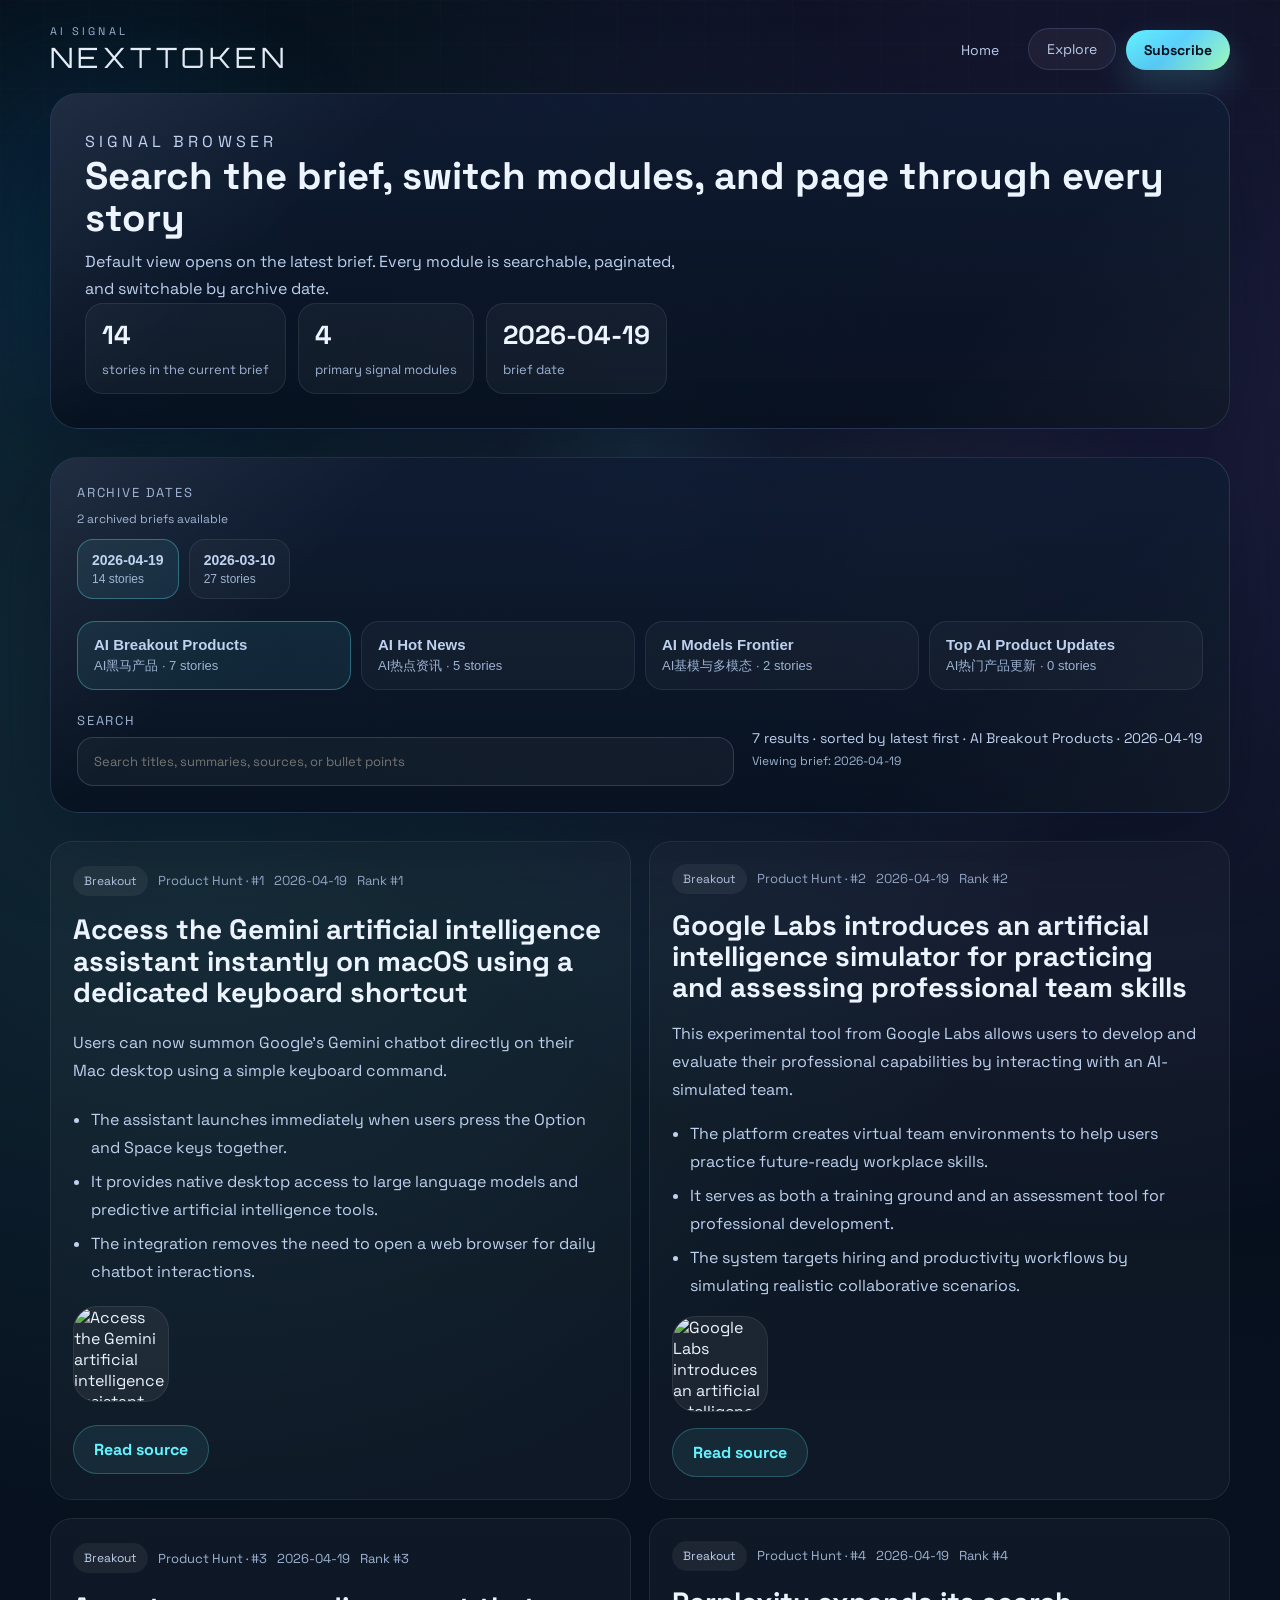
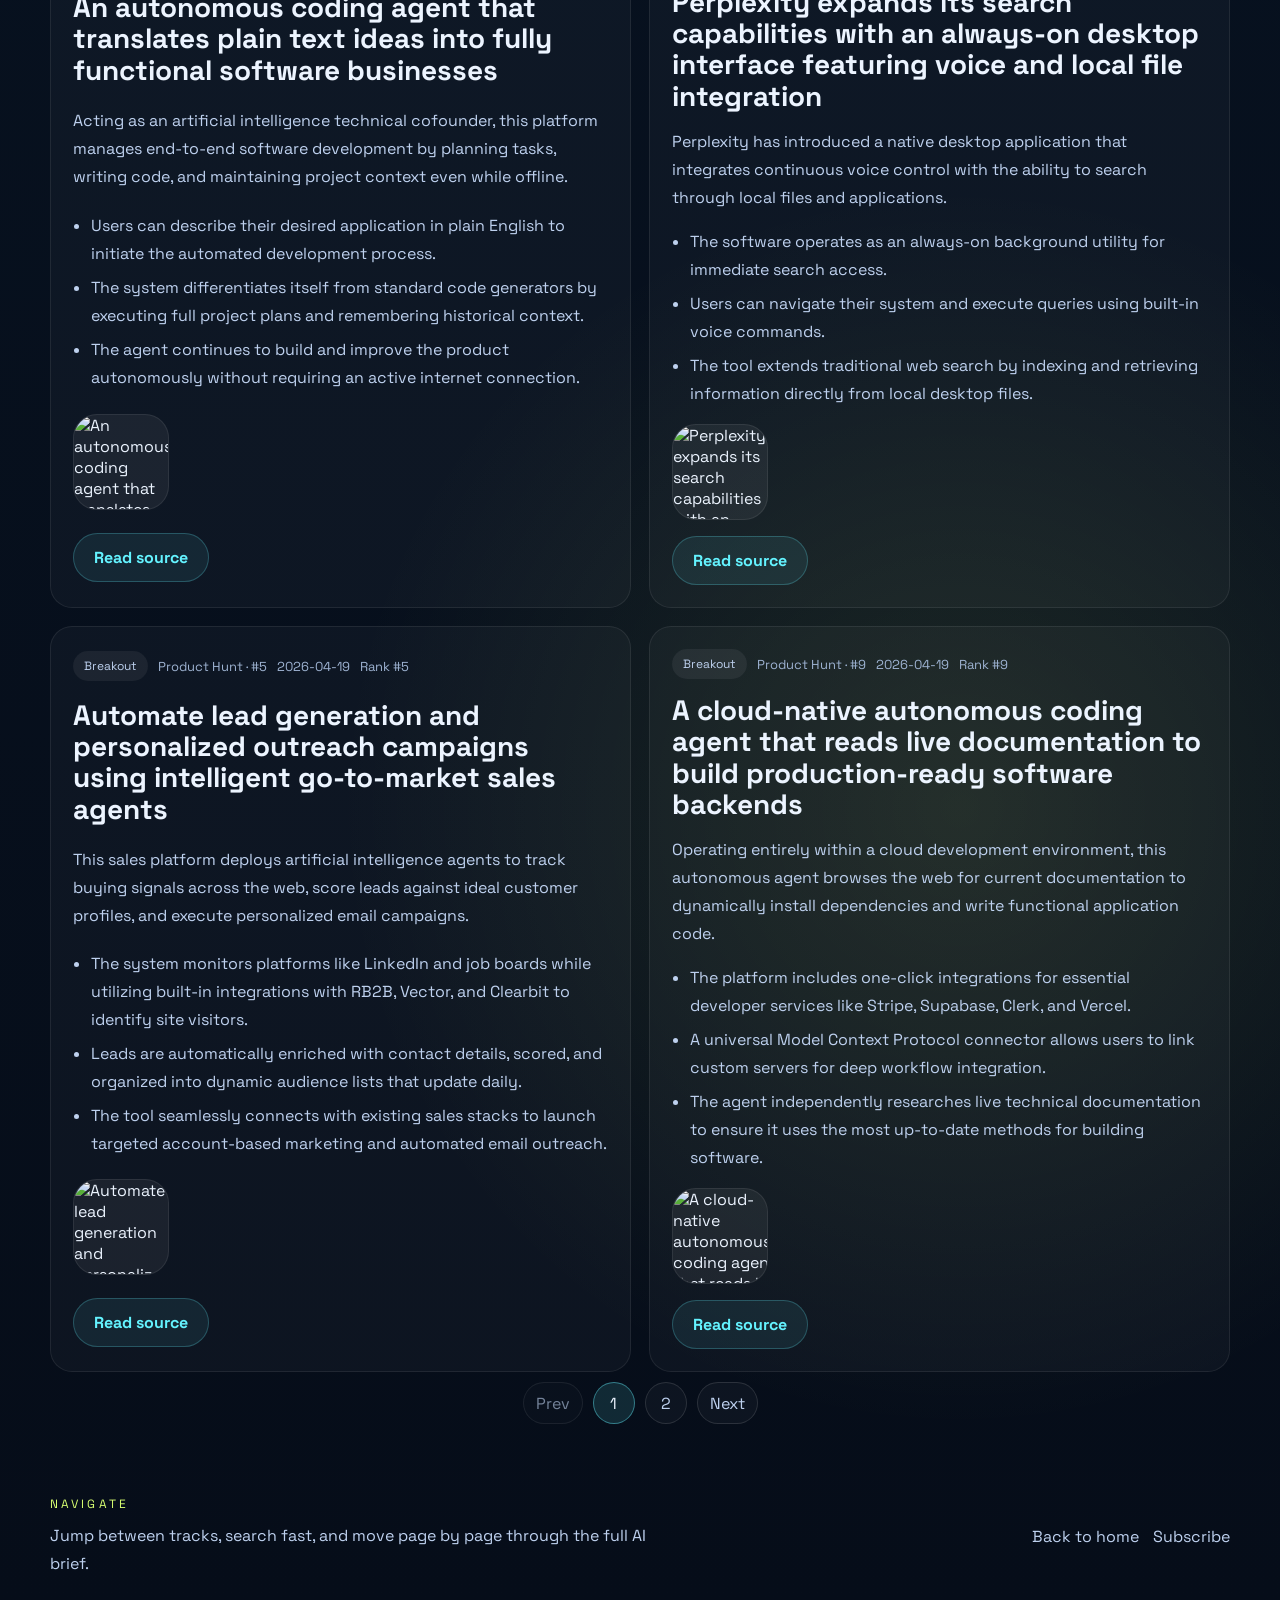
==== website/explore.html @ 9d941999 "Prepare Cloudflare Pages deployment" ====
<!DOCTYPE html>
<html lang="en">
<head>
  <meta charset="UTF-8">
  <meta name="viewport" content="width=device-width, initial-scale=1.0">
  <title>NextToken | Explore the AI Brief</title>
  <link rel="stylesheet" href="./styles.css">
</head>
<body data-page="explore">
  <div class="ambient ambient-a"></div>
  <div class="ambient ambient-c"></div>
  <div class="grid-overlay"></div>

  <header class="topbar shell">
    <a class="brandmark" href="./index.html" aria-label="NextToken home">
      <span class="brandmark__eyebrow">AI SIGNAL</span>
      <span class="brandmark__name">NEXTTOKEN</span>
    </a>
    <nav class="topnav">
      <a href="./index.html" class="topnav__link">Home</a>
      <a href="./explore.html" class="topnav__link topnav__link--active">Explore</a>
      <a href="./index.html#subscribe" class="topnav__button">Subscribe</a>
    </nav>
  </header>

  <main class="shell page-flow">
    <section class="explore-hero panel panel--hero panel--compact">
      <div class="explore-hero__copy">
        <p class="eyebrow">Signal Browser</p>
        <h1>Search the brief, switch modules, and page through every story</h1>
        <p>
          Default view opens on the latest brief. Every module is searchable, paginated, and switchable by archive date.
        </p>
      </div>
      <div class="explore-hero__stats" id="explore-hero-stats"></div>
    </section>

    <section class="panel panel--controls">
      <div class="archive-rail">
        <div class="field-label field-label--stacked">
          Archive dates
          <span id="explore-archive-meta">Switch between daily briefs.</span>
        </div>
        <div class="date-tabs" id="explore-date-tabs"></div>
      </div>
      <div class="module-tabs module-tabs--wide" id="explore-module-tabs"></div>
      <div class="controls-bar">
        <label class="search-shell" for="search-input">
          <span>Search</span>
          <input id="search-input" type="search" placeholder="Search titles, summaries, sources, or bullet points">
        </label>
        <div class="results-meta">
          <div id="results-meta"></div>
          <div class="results-meta__sub">Viewing brief: <span id="explore-current-date"></span></div>
        </div>
      </div>
    </section>

    <section class="results" id="results-section">
      <div class="results-grid" id="explore-results"></div>
      <div class="pagination" id="pagination"></div>
    </section>
  </main>

  <footer class="footer shell">
    <div>
      <p class="eyebrow eyebrow--lime">Navigate</p>
      <p class="footer__text">Jump between tracks, search fast, and move page by page through the full AI brief.</p>
    </div>
    <div class="footer__links">
      <a href="./index.html">Back to home</a>
      <a href="./index.html#subscribe">Subscribe</a>
    </div>
  </footer>

  <script src="./data/site-data.js"></script>
  <script src="./app.js"></script>
</body>
</html>
---- website/styles.css ----
@import url("https://fonts.googleapis.com/css2?family=Orbitron:wght@600;700;800&family=Space+Grotesk:wght@400;500;700&family=Instrument+Serif:ital@0;1&display=swap");

:root {
  --bg: #07111f;
  --bg-soft: rgba(9, 18, 35, 0.78);
  --panel: rgba(9, 16, 31, 0.74);
  --panel-strong: rgba(5, 10, 22, 0.92);
  --border: rgba(153, 176, 255, 0.18);
  --border-strong: rgba(133, 205, 255, 0.32);
  --text: #ecf4ff;
  --muted: #9db2d1;
  --muted-strong: #bed1ef;
  --cyan: #64f3ff;
  --cyan-deep: #0d8bf1;
  --lime: #d8ff72;
  --gold: #ffd36b;
  --violet: #9c7cff;
  --rose: #ff7ad2;
  --shadow: 0 24px 90px rgba(3, 10, 24, 0.45);
  --radius-xl: 28px;
  --radius-lg: 22px;
  --radius-md: 16px;
  --radius-sm: 12px;
}

* {
  box-sizing: border-box;
}

html {
  scroll-behavior: smooth;
}

body {
  margin: 0;
  min-height: 100vh;
  background:
    radial-gradient(circle at 15% 20%, rgba(100, 243, 255, 0.14), transparent 32%),
    radial-gradient(circle at 85% 12%, rgba(156, 124, 255, 0.18), transparent 28%),
    radial-gradient(circle at 75% 75%, rgba(216, 255, 114, 0.11), transparent 24%),
    linear-gradient(180deg, #030914 0%, #07111f 45%, #060d19 100%);
  color: var(--text);
  font-family: "Space Grotesk", "Segoe UI", sans-serif;
  position: relative;
  overflow-x: hidden;
}

body::before {
  content: "";
  position: fixed;
  inset: 0;
  pointer-events: none;
  background:
    radial-gradient(circle at var(--pointer-x, 50%) var(--pointer-y, 50%), rgba(100, 243, 255, 0.08), transparent 18%);
  z-index: 0;
}

a {
  color: inherit;
  text-decoration: none;
}

.shell {
  width: min(1180px, calc(100vw - 40px));
  margin: 0 auto;
  position: relative;
  z-index: 1;
}

.page-flow {
  display: grid;
  gap: 28px;
  padding-bottom: 60px;
}

.ambient {
  position: fixed;
  border-radius: 999px;
  filter: blur(80px);
  pointer-events: none;
  z-index: 0;
  opacity: 0.85;
}

.ambient-a {
  width: 360px;
  height: 360px;
  top: 60px;
  left: -80px;
  background: rgba(13, 139, 241, 0.14);
}

.ambient-b {
  width: 420px;
  height: 420px;
  top: 220px;
  right: -100px;
  background: rgba(156, 124, 255, 0.12);
}

.ambient-c {
  width: 320px;
  height: 320px;
  top: 460px;
  right: 12%;
  background: rgba(216, 255, 114, 0.08);
}

.grid-overlay {
  position: fixed;
  inset: 0;
  pointer-events: none;
  z-index: 0;
  background-image:
    linear-gradient(rgba(255, 255, 255, 0.03) 1px, transparent 1px),
    linear-gradient(90deg, rgba(255, 255, 255, 0.03) 1px, transparent 1px);
  background-size: 44px 44px;
  mask-image: linear-gradient(180deg, rgba(255, 255, 255, 0.4), transparent 85%);
}

.topbar {
  display: flex;
  align-items: center;
  justify-content: space-between;
  gap: 24px;
  padding: 24px 0 18px;
}

.brandmark {
  display: inline-flex;
  flex-direction: column;
  gap: 2px;
}

.brandmark__eyebrow {
  color: var(--muted);
  font-size: 11px;
  letter-spacing: 0.28em;
  text-transform: uppercase;
}

.brandmark__name {
  font-family: "Orbitron", sans-serif;
  font-size: 28px;
  letter-spacing: 0.16em;
  color: var(--text);
}

.topnav {
  display: flex;
  align-items: center;
  gap: 10px;
  flex-wrap: wrap;
}

.topnav__link,
.topnav__button {
  border-radius: 999px;
  padding: 11px 18px;
  font-size: 14px;
  transition: transform 180ms ease, border-color 180ms ease, background 180ms ease;
}

.topnav__link {
  color: var(--muted-strong);
  border: 1px solid transparent;
}

.topnav__link:hover,
.topnav__link--active {
  border-color: var(--border);
  background: rgba(255, 255, 255, 0.05);
  transform: translateY(-1px);
}

.topnav__button,
.primary-button {
  background: linear-gradient(135deg, var(--cyan) 0%, #5cd2ff 45%, #a3ffbf 100%);
  color: #04111f;
  font-weight: 700;
  box-shadow: 0 16px 35px rgba(100, 243, 255, 0.2);
}

.topnav__button:hover,
.primary-button:hover,
.ghost-button:hover,
.module-card:hover,
.result-card:hover,
.stage-feature:hover,
.stage-list__item:hover {
  transform: translateY(-2px);
}

.panel {
  position: relative;
  overflow: hidden;
  background: linear-gradient(180deg, rgba(15, 27, 50, 0.88), rgba(7, 16, 30, 0.88));
  border: 1px solid var(--border);
  border-radius: var(--radius-xl);
  box-shadow: var(--shadow);
}

.panel::before {
  content: "";
  position: absolute;
  inset: 0;
  pointer-events: none;
  background: linear-gradient(135deg, rgba(255, 255, 255, 0.08), transparent 24%, transparent 76%, rgba(255, 255, 255, 0.04));
}

.panel--hero {
  padding: 34px;
  display: block;
}

.panel--compact {
  grid-template-columns: minmax(0, 1fr) minmax(280px, 0.55fr);
}

.panel--dark {
  background: linear-gradient(180deg, rgba(4, 10, 20, 0.96), rgba(5, 12, 24, 0.88));
}

.panel--stage,
.panel--controls {
  padding: 26px;
}

.eyebrow {
  margin: 0 0 10px;
  font-size: 12px;
  letter-spacing: 0.26em;
  text-transform: uppercase;
  color: var(--muted);
}

.eyebrow--cyan { color: var(--cyan); }
.eyebrow--lime { color: var(--lime); }
.eyebrow--violet { color: #bfa8ff; }
.eyebrow--gold { color: var(--gold); }

.hero__copy {
  display: grid;
  gap: 18px;
  align-content: start;
  min-width: 0;
  max-width: 100%;
}

.hero__heading {
  display: grid;
  gap: 10px;
}

.hero__title-row {
  display: grid;
  gap: 14px;
  align-items: start;
}

.hero__title {
  margin: 0;
  font-family: "Orbitron", sans-serif;
  font-size: clamp(54px, 7vw, 98px);
  line-height: 0.94;
  letter-spacing: 0.1em;
  display: inline-block;
  width: fit-content;
  color: transparent;
  -webkit-text-stroke: 1px rgba(255, 255, 255, 0.08);
  background: linear-gradient(135deg, #ffffff 0%, #98dcff 34%, #7af7d6 68%, #ffffff 100%);
  -webkit-background-clip: text;
  background-clip: text;
}

.hero__pulse {
  display: inline-flex;
  align-items: center;
  gap: 10px;
  width: fit-content;
  padding: 10px 14px;
  border-radius: 999px;
  border: 1px solid rgba(100, 243, 255, 0.22);
  background: rgba(100, 243, 255, 0.08);
  color: var(--muted-strong);
  font-size: 13px;
  letter-spacing: 0.12em;
  text-transform: uppercase;
}

.hero__pulse-dot {
  width: 10px;
  height: 10px;
  border-radius: 999px;
  background: linear-gradient(135deg, var(--cyan), #8cf6d9);
  box-shadow: 0 0 0 6px rgba(100, 243, 255, 0.1);
}

.hero__module-ribbon {
  display: flex;
  flex-wrap: wrap;
  gap: 10px;
}

.hero-pill {
  display: inline-flex;
  align-items: center;
  padding: 10px 14px;
  border-radius: 999px;
  font-size: 13px;
  color: var(--muted-strong);
  background: rgba(255, 255, 255, 0.04);
  border: 1px solid rgba(255, 255, 255, 0.08);
}

.hero-pill--cyan {
  border-color: rgba(100, 243, 255, 0.22);
  box-shadow: inset 0 0 0 1px rgba(100, 243, 255, 0.06);
}

.hero-pill--gold {
  border-color: rgba(255, 211, 107, 0.2);
}

.hero-pill--violet {
  border-color: rgba(156, 124, 255, 0.24);
}

.hero-pill--lime {
  border-color: rgba(216, 255, 114, 0.2);
}

.subscribe-band {
  padding: 28px 30px;
  display: grid;
  gap: 22px;
}

.subscribe-band__header {
  display: flex;
  align-items: end;
  justify-content: space-between;
  gap: 22px;
  flex-wrap: wrap;
}

.subscribe-band__copy {
  max-width: 62ch;
}

.subscribe-band__copy h2 {
  margin: 0 0 10px;
  font-size: clamp(30px, 4vw, 48px);
  line-height: 1.02;
}

.subscribe-band__badge {
  min-width: 220px;
  padding: 18px 20px;
  border-radius: 20px;
  border: 1px solid rgba(100, 243, 255, 0.18);
  background:
    linear-gradient(135deg, rgba(100, 243, 255, 0.08), rgba(156, 124, 255, 0.08)),
    rgba(255, 255, 255, 0.03);
}

.subscribe-band__badge span {
  display: block;
  margin-bottom: 8px;
  color: var(--muted);
  font-size: 12px;
  letter-spacing: 0.16em;
  text-transform: uppercase;
}

.subscribe-band__badge strong {
  display: block;
  font-size: 22px;
  line-height: 1.2;
}

.subscribe-band__form {
  display: grid;
  gap: 18px;
}

.subscribe-band__row {
  display: grid;
  grid-template-columns: minmax(0, 1fr) auto;
  gap: 16px;
  align-items: end;
}

.subscribe-band__field {
  display: grid;
  gap: 10px;
}

.subscribe-band__submit {
  min-width: 280px;
  min-height: 56px;
}

.subscribe-band__modules {
  display: grid;
  gap: 12px;
}

.hero__lede,
.subscribe__header p,
.explore-hero__copy p,
.footer__text {
  margin: 0;
  color: var(--muted-strong);
  font-size: 16px;
  line-height: 1.7;
  max-width: 62ch;
}

.hero__stats,
.explore-hero__stats {
  display: flex;
  flex-wrap: wrap;
  gap: 12px;
}

.stat-chip {
  min-width: 156px;
  border-radius: 18px;
  padding: 14px 16px;
  background: rgba(255, 255, 255, 0.04);
  border: 1px solid rgba(255, 255, 255, 0.08);
}

.stat-chip strong {
  display: block;
  font-size: 26px;
  margin-bottom: 6px;
}

.stat-chip span {
  color: var(--muted);
  font-size: 13px;
}

.hero__actions {
  display: flex;
  gap: 12px;
  flex-wrap: wrap;
}

.primary-button,
.ghost-button,
.inline-link {
  display: inline-flex;
  align-items: center;
  justify-content: center;
  gap: 8px;
  border-radius: 999px;
  padding: 13px 20px;
  border: 1px solid transparent;
  font-weight: 700;
  transition: transform 180ms ease, border-color 180ms ease, background 180ms ease;
}

.ghost-button {
  color: var(--text);
  background: rgba(255, 255, 255, 0.04);
  border-color: var(--border);
}

.primary-button--full {
  width: 100%;
}

.inline-link {
  color: var(--cyan);
  border: 1px solid rgba(100, 243, 255, 0.24);
  background: rgba(100, 243, 255, 0.08);
}

.subscribe__header h2,
.section-head h2,
.explore-hero__copy h1 {
  margin: 0 0 10px;
  font-size: clamp(28px, 3vw, 42px);
  line-height: 1.08;
}

.subscribe__form {
  display: grid;
  gap: 14px;
}

.field-label {
  display: inline-flex;
  align-items: center;
  justify-content: space-between;
  gap: 10px;
  font-size: 13px;
  text-transform: uppercase;
  letter-spacing: 0.14em;
  color: var(--muted);
}

.field-label--stacked {
  flex-direction: column;
  align-items: flex-start;
}

.field-label span {
  font-size: 12px;
  letter-spacing: 0;
  text-transform: none;
}

.text-input,
.search-shell input {
  width: 100%;
  border: 1px solid rgba(164, 185, 255, 0.2);
  border-radius: 16px;
  padding: 15px 16px;
  color: var(--text);
  background: rgba(255, 255, 255, 0.04);
  font: inherit;
  outline: none;
}

.text-input:focus,
.search-shell input:focus {
  border-color: rgba(100, 243, 255, 0.56);
  box-shadow: 0 0 0 4px rgba(100, 243, 255, 0.08);
}

.chip-grid {
  display: flex;
  flex-wrap: wrap;
  gap: 10px;
}

.chip {
  display: inline-flex;
  align-items: center;
  gap: 10px;
  min-height: 48px;
  padding: 10px 14px;
  border-radius: 16px;
  background: rgba(255, 255, 255, 0.03);
  color: var(--muted-strong);
  border: 1px solid rgba(255, 255, 255, 0.08);
  cursor: pointer;
  transition: transform 180ms ease, border-color 180ms ease, background 180ms ease, color 180ms ease;
}

.chip__meta {
  display: flex;
  flex-direction: column;
  gap: 2px;
}

.chip__meta strong {
  font-size: 14px;
}

.chip__meta span {
  font-size: 12px;
  color: var(--muted);
}

.chip--active {
  background: rgba(100, 243, 255, 0.12);
  border-color: rgba(100, 243, 255, 0.38);
  color: var(--text);
}

.subscribe__feedback {
  min-height: 52px;
  padding: 14px 16px;
  border-radius: 16px;
  background: rgba(255, 255, 255, 0.03);
  border: 1px dashed rgba(255, 255, 255, 0.1);
  color: var(--muted-strong);
  display: grid;
  align-content: center;
}

.subscribe__feedback--success {
  border-style: solid;
  border-color: rgba(216, 255, 114, 0.28);
  background: rgba(216, 255, 114, 0.08);
}

.section-head {
  display: flex;
  align-items: end;
  justify-content: space-between;
  gap: 16px;
  flex-wrap: wrap;
}

.section-head__meta {
  color: var(--muted);
  font-size: 14px;
}

.module-overview {
  display: grid;
  grid-template-columns: repeat(4, minmax(0, 1fr));
  gap: 16px;
}

.module-card {
  position: relative;
  overflow: hidden;
  padding: 22px;
  border-radius: 22px;
  min-height: 220px;
  background: linear-gradient(180deg, rgba(12, 25, 48, 0.84), rgba(8, 16, 30, 0.9));
  border: 1px solid var(--border);
  box-shadow: var(--shadow);
  transition: transform 180ms ease, border-color 180ms ease;
}

.module-card::after {
  content: "";
  position: absolute;
  inset: auto -30% -35% auto;
  width: 180px;
  height: 180px;
  border-radius: 999px;
  background: radial-gradient(circle, rgba(255, 255, 255, 0.2), transparent 66%);
  opacity: 0.35;
}

.module-card__kicker {
  display: inline-flex;
  align-items: center;
  padding: 7px 10px;
  border-radius: 999px;
  font-size: 12px;
  letter-spacing: 0.12em;
  text-transform: uppercase;
  background: rgba(255, 255, 255, 0.08);
  color: var(--muted-strong);
}

.module-card__title {
  margin: 16px 0 12px;
  font-size: 24px;
  line-height: 1.1;
}

.module-card__text {
  margin: 0 0 18px;
  color: var(--muted-strong);
  line-height: 1.7;
}

.module-card__footer {
  display: flex;
  align-items: center;
  justify-content: space-between;
  gap: 10px;
  font-size: 14px;
  color: var(--muted);
}

.module-tabs {
  display: flex;
  gap: 10px;
  flex-wrap: wrap;
  margin-bottom: 22px;
}

.module-tabs--wide .module-tab {
  flex: 1 1 220px;
}

.module-tab {
  border: 1px solid rgba(255, 255, 255, 0.08);
  border-radius: 18px;
  background: rgba(255, 255, 255, 0.03);
  color: var(--muted-strong);
  padding: 14px 16px;
  text-align: left;
  cursor: pointer;
  transition: transform 180ms ease, border-color 180ms ease, background 180ms ease;
}

.module-tab strong {
  display: block;
  margin-bottom: 4px;
  font-size: 15px;
}

.module-tab span {
  display: block;
  color: var(--muted);
  font-size: 13px;
}

.module-tab--active {
  background: rgba(100, 243, 255, 0.08);
  border-color: rgba(100, 243, 255, 0.32);
}

.stage {
  display: grid;
  grid-template-columns: minmax(0, 1.2fr) minmax(280px, 0.85fr);
  gap: 20px;
}

.stage-feature,
.stage-list__item,
.result-card {
  border-radius: 22px;
  background: rgba(255, 255, 255, 0.03);
  border: 1px solid rgba(255, 255, 255, 0.08);
  transition: transform 180ms ease, border-color 180ms ease;
}

.stage-feature {
  padding: 24px;
  display: grid;
  gap: 18px;
}

.stage-list {
  display: grid;
  gap: 12px;
}

.stage-list__item {
  padding: 18px;
  display: grid;
  gap: 10px;
}

.stage-feature__meta,
.result-card__meta {
  display: flex;
  align-items: center;
  gap: 10px;
  flex-wrap: wrap;
  color: var(--muted);
  font-size: 13px;
}

.stage-feature__title {
  margin: 0;
  font-size: clamp(28px, 3vw, 44px);
  line-height: 1.05;
}

.stage-feature__summary,
.stage-list__summary,
.result-card__summary {
  margin: 0;
  color: var(--muted-strong);
  line-height: 1.75;
}

.stage-feature__visual {
  display: flex;
  align-items: center;
  gap: 16px;
  min-height: 140px;
}

.visual-logo,
.card-logo {
  width: 96px;
  height: 96px;
  border-radius: 24px;
  overflow: hidden;
  background: rgba(255, 255, 255, 0.06);
  border: 1px solid rgba(255, 255, 255, 0.08);
  display: grid;
  place-items: center;
  flex: 0 0 auto;
}

.visual-logo img,
.card-logo img {
  width: 100%;
  height: 100%;
  object-fit: cover;
}

.visual-image {
  width: 100%;
  border-radius: 22px;
  overflow: hidden;
  border: 1px solid rgba(255, 255, 255, 0.08);
  background: rgba(255, 255, 255, 0.03);
}

.visual-image img {
  width: 100%;
  height: auto;
  display: block;
}

.key-point-list {
  margin: 0;
  padding-left: 18px;
  color: var(--muted-strong);
  line-height: 1.75;
}

.key-point-list li + li {
  margin-top: 6px;
}

.stage-feature__actions,
.result-card__actions {
  display: flex;
  align-items: center;
  gap: 10px;
  flex-wrap: wrap;
}

.micro-badge {
  display: inline-flex;
  align-items: center;
  gap: 6px;
  padding: 7px 11px;
  border-radius: 999px;
  background: rgba(255, 255, 255, 0.06);
  color: var(--muted-strong);
  font-size: 12px;
}

.controls-bar {
  display: flex;
  align-items: center;
  justify-content: space-between;
  gap: 18px;
  flex-wrap: wrap;
}

.archive-rail {
  display: grid;
  gap: 12px;
  margin-bottom: 22px;
}

.date-tabs {
  display: flex;
  flex-wrap: wrap;
  gap: 10px;
}

.date-tab {
  border: 1px solid rgba(255, 255, 255, 0.08);
  border-radius: 16px;
  background: rgba(255, 255, 255, 0.03);
  color: var(--muted-strong);
  padding: 12px 14px;
  text-align: left;
  cursor: pointer;
  transition: transform 180ms ease, border-color 180ms ease, background 180ms ease;
}

.date-tab strong {
  display: block;
  margin-bottom: 4px;
  font-size: 14px;
}

.date-tab span {
  display: block;
  color: var(--muted);
  font-size: 12px;
}

.date-tab--active {
  background: rgba(100, 243, 255, 0.08);
  border-color: rgba(100, 243, 255, 0.32);
}

.search-shell {
  flex: 1 1 420px;
  display: grid;
  gap: 8px;
  color: var(--muted);
  font-size: 13px;
  text-transform: uppercase;
  letter-spacing: 0.14em;
}

.results-meta {
  font-size: 14px;
  color: var(--muted-strong);
}

.results-meta__sub {
  margin-top: 6px;
  color: var(--muted);
  font-size: 12px;
}

.results-grid {
  display: grid;
  grid-template-columns: repeat(2, minmax(0, 1fr));
  gap: 18px;
}

.result-card {
  padding: 22px;
  display: grid;
  gap: 16px;
}

.result-card__title {
  margin: 0;
  font-size: 28px;
  line-height: 1.12;
}

.result-card__visual {
  display: grid;
  gap: 12px;
}

.result-card__image {
  overflow: hidden;
  border-radius: 18px;
  border: 1px solid rgba(255, 255, 255, 0.08);
}

.result-card__image img {
  display: block;
  width: 100%;
  height: auto;
}

.pagination {
  display: flex;
  align-items: center;
  justify-content: center;
  gap: 10px;
  flex-wrap: wrap;
  margin-top: 10px;
}

.page-button {
  min-width: 42px;
  height: 42px;
  padding: 0 12px;
  border-radius: 999px;
  border: 1px solid rgba(255, 255, 255, 0.12);
  background: rgba(255, 255, 255, 0.03);
  color: var(--muted-strong);
  font: inherit;
  cursor: pointer;
}

.page-button--active {
  background: rgba(100, 243, 255, 0.12);
  border-color: rgba(100, 243, 255, 0.42);
  color: var(--text);
}

.primary-button:disabled,
.page-button:disabled {
  opacity: 0.6;
  cursor: not-allowed;
  transform: none;
}

.empty-state {
  padding: 38px;
  text-align: center;
  border-radius: 22px;
  border: 1px dashed rgba(255, 255, 255, 0.16);
  color: var(--muted-strong);
}

.footer {
  display: flex;
  align-items: center;
  justify-content: space-between;
  gap: 20px;
  flex-wrap: wrap;
  padding: 12px 0 34px;
  position: relative;
  z-index: 1;
}

.footer__links {
  display: flex;
  gap: 14px;
  flex-wrap: wrap;
  color: var(--muted-strong);
}

@media (max-width: 1080px) {
  .panel--hero,
  .panel--compact,
  .stage,
  .module-overview,
  .results-grid {
    grid-template-columns: 1fr;
  }

  .subscribe-band__row {
    grid-template-columns: 1fr;
  }

  .subscribe-band__submit {
    width: 100%;
    min-width: 0;
  }
}

@media (max-width: 720px) {
  .shell {
    width: min(100vw - 24px, 1180px);
  }

  .topbar {
    padding-top: 18px;
  }

  .panel--hero,
  .panel--stage,
  .panel--controls,
  .subscribe-band,
  .stage-feature,
  .result-card,
  .module-card {
    padding: 20px;
  }

  .hero__title {
    font-size: clamp(42px, 18vw, 76px);
  }

  .results-grid {
    grid-template-columns: 1fr;
  }
}
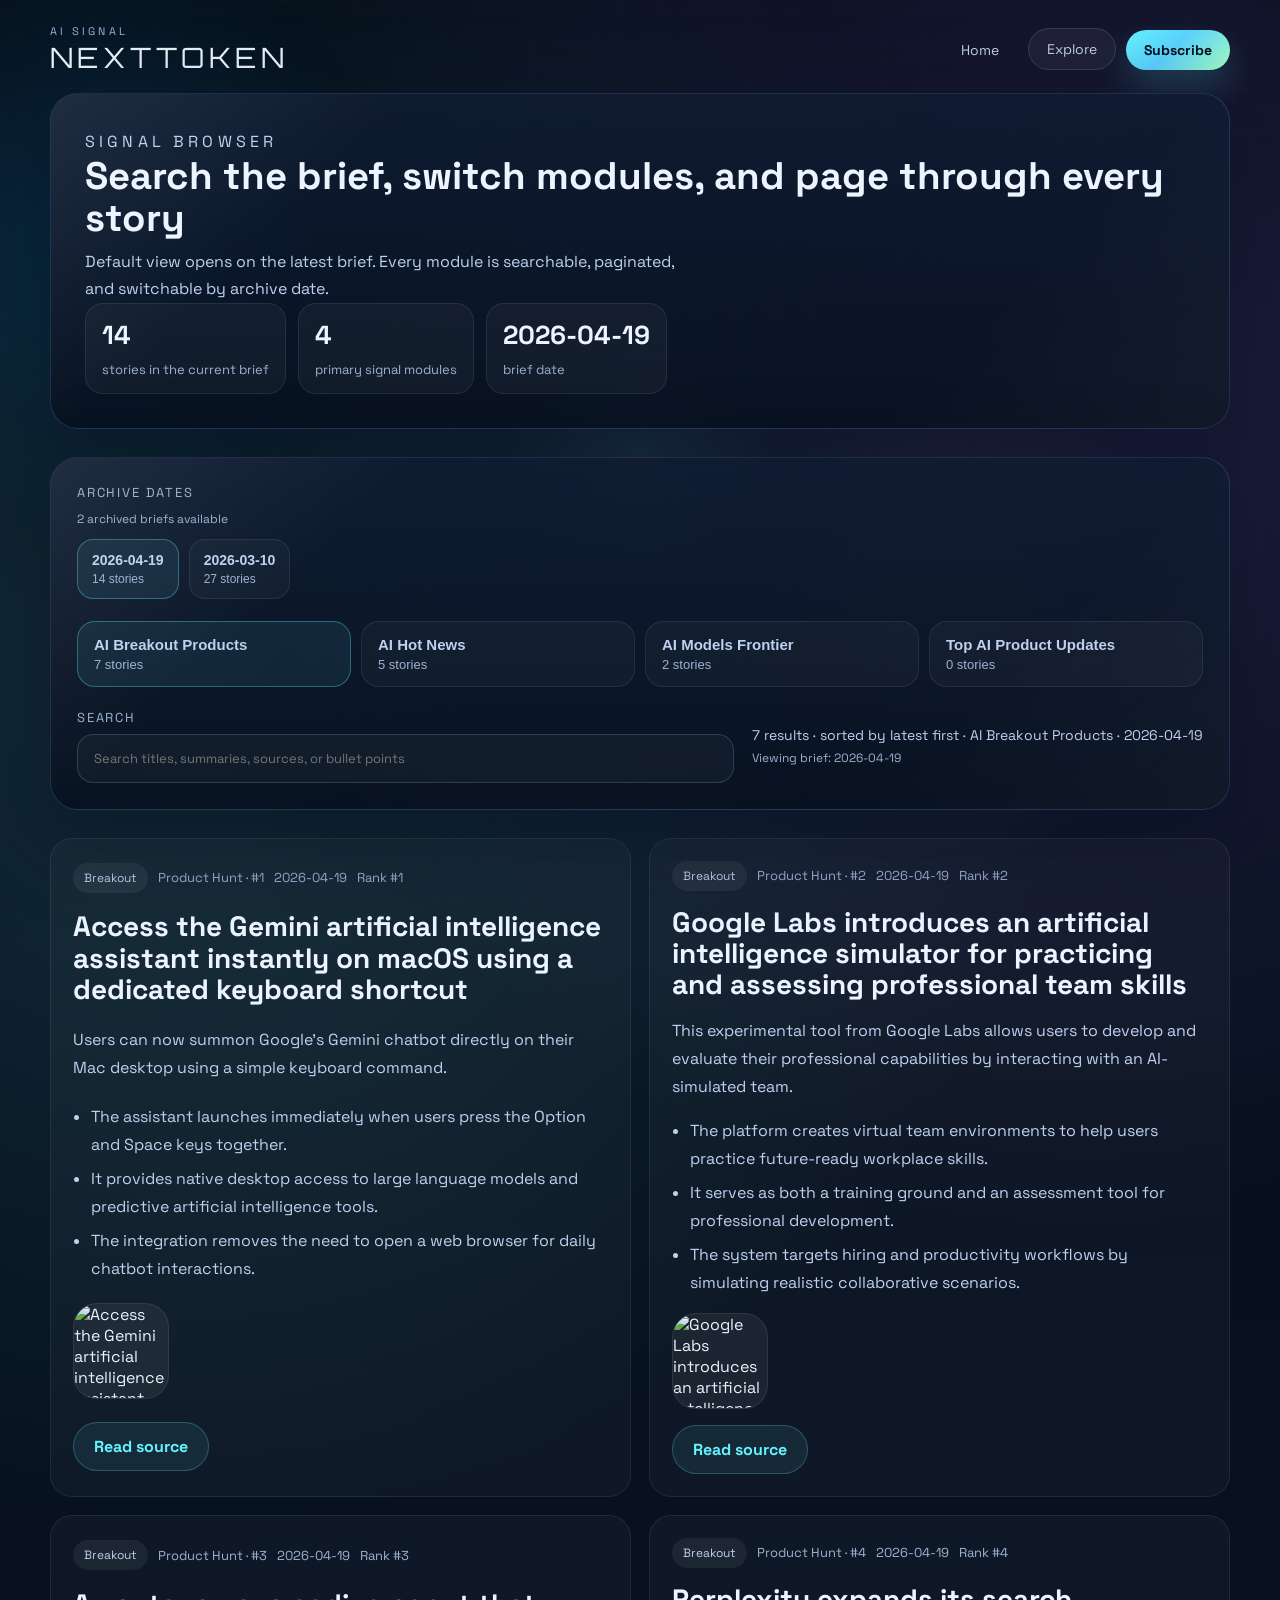
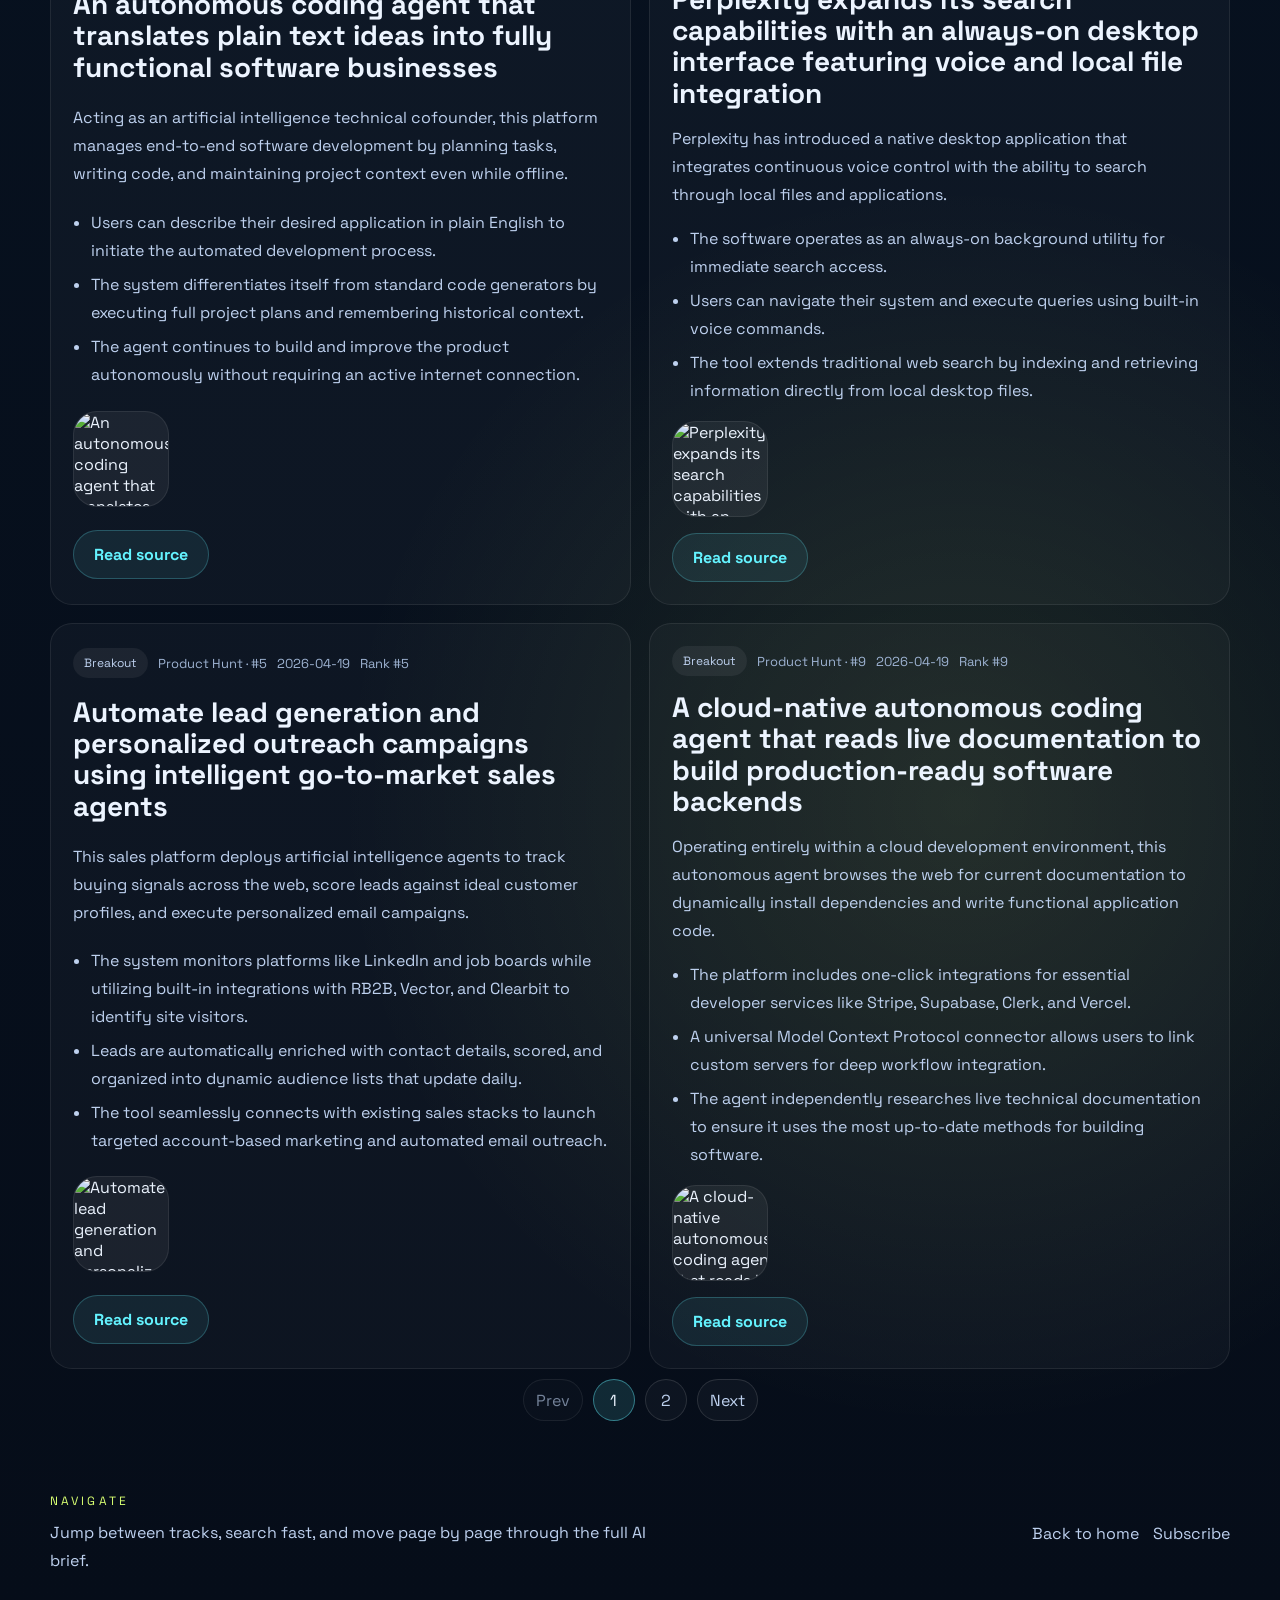
==== commit f8a4ff6f: "Improve mobile layout and English UI" ====
--- a/website/explore.html
+++ b/website/explore.html
@@ -3,7 +3,18 @@
 <head>
   <meta charset="UTF-8">
   <meta name="viewport" content="width=device-width, initial-scale=1.0">
-  <title>NextToken | Explore the AI Brief</title>
+  <title>NextToken Archive | Explore Daily AI News</title>
+  <meta name="description" content="Search and browse the NextToken AI news archive by date and module, including breakout AI products, hot AI news, model frontier updates, and top AI product releases.">
+  <meta name="keywords" content="AI news archive, AI products archive, AI hot news, AI models, multimodal AI, AI product updates">
+  <link rel="canonical" href="https://nextokenainews.com/explore.html">
+  <meta property="og:type" content="website">
+  <meta property="og:title" content="NextToken Archive | Explore Daily AI News">
+  <meta property="og:description" content="Browse daily AI briefs by date and module, with searchable AI news, AI products, model updates, and product releases.">
+  <meta property="og:url" content="https://nextokenainews.com/explore.html">
+  <meta property="og:site_name" content="NextToken">
+  <meta name="twitter:card" content="summary">
+  <meta name="twitter:title" content="NextToken Archive | Explore Daily AI News">
+  <meta name="twitter:description" content="Search the daily AI news archive by date, module, story, source, and summary.">
   <link rel="stylesheet" href="./styles.css">
 </head>
 <body data-page="explore">
--- a/website/styles.css
+++ b/website/styles.css
@@ -45,6 +45,12 @@
   overflow-x: hidden;
 }
 
+img,
+svg,
+video {
+  max-width: 100%;
+}
+
 body::before {
   content: "";
   position: fixed;
@@ -245,6 +251,16 @@
   align-content: start;
   min-width: 0;
   max-width: 100%;
+}
+
+.hero__title,
+.brandmark__name,
+.module-card__title,
+.stage-feature__title,
+.result-card__title,
+.stage-list__item h4,
+.explore-hero__copy h1 {
+  overflow-wrap: anywhere;
 }
 
 .hero__heading {
@@ -271,6 +287,7 @@
   background: linear-gradient(135deg, #ffffff 0%, #98dcff 34%, #7af7d6 68%, #ffffff 100%);
   -webkit-background-clip: text;
   background-clip: text;
+  max-width: 100%;
 }
 
 .hero__pulse {
@@ -1015,12 +1032,39 @@
 }
 
 @media (max-width: 720px) {
+  body {
+    overflow-x: clip;
+  }
+
   .shell {
-    width: min(100vw - 24px, 1180px);
+    width: min(100vw - 20px, 1180px);
   }
 
   .topbar {
-    padding-top: 18px;
+    align-items: flex-start;
+    gap: 14px;
+    padding-top: 16px;
+  }
+
+  .brandmark__name {
+    font-size: 22px;
+    letter-spacing: 0.08em;
+  }
+
+  .brandmark__eyebrow {
+    font-size: 10px;
+    letter-spacing: 0.2em;
+  }
+
+  .topnav {
+    justify-content: flex-end;
+    gap: 8px;
+  }
+
+  .topnav__link,
+  .topnav__button {
+    padding: 9px 12px;
+    font-size: 13px;
   }
 
   .panel--hero,
@@ -1034,10 +1078,120 @@
   }
 
   .hero__title {
-    font-size: clamp(42px, 18vw, 76px);
+    font-size: clamp(38px, 14.5vw, 64px);
+    letter-spacing: 0.045em;
+    line-height: 1;
+  }
+
+  .hero__actions,
+  .stage-feature__actions,
+  .result-card__actions,
+  .module-card__footer,
+  .footer,
+  .controls-bar,
+  .subscribe-band__header {
+    align-items: stretch;
+    flex-direction: column;
+  }
+
+  .hero__actions .primary-button,
+  .hero__actions .ghost-button,
+  .stage-feature__actions .primary-button,
+  .stage-feature__actions .ghost-button,
+  .result-card__actions .inline-link,
+  .module-card__footer .inline-link,
+  .footer__links a {
+    width: 100%;
+  }
+
+  .stat-chip,
+  .subscribe-band__badge,
+  .search-shell,
+  .results-meta {
+    width: 100%;
+  }
+
+  .module-tab,
+  .date-tab,
+  .chip {
+    width: 100%;
   }
 
   .results-grid {
     grid-template-columns: 1fr;
   }
-}
+
+  .result-card__title {
+    font-size: 24px;
+  }
+
+  .stage-feature__title {
+    font-size: 30px;
+  }
+}
+
+@media (max-width: 460px) {
+  .shell {
+    width: min(100vw - 16px, 1180px);
+  }
+
+  .page-flow {
+    gap: 20px;
+  }
+
+  .topbar {
+    flex-direction: column;
+  }
+
+  .topnav {
+    width: 100%;
+    justify-content: flex-start;
+  }
+
+  .topnav__link,
+  .topnav__button {
+    flex: 1 1 auto;
+    text-align: center;
+  }
+
+  .panel--hero,
+  .panel--stage,
+  .panel--controls,
+  .subscribe-band,
+  .stage-feature,
+  .result-card,
+  .module-card {
+    border-radius: 20px;
+    padding: 16px;
+  }
+
+  .hero__title {
+    font-size: clamp(34px, 13.5vw, 54px);
+    letter-spacing: 0.025em;
+  }
+
+  .subscribe-band__copy h2,
+  .section-head h2,
+  .explore-hero__copy h1 {
+    font-size: 28px;
+  }
+
+  .primary-button,
+  .ghost-button,
+  .inline-link {
+    width: 100%;
+    padding-inline: 14px;
+  }
+
+  .visual-logo,
+  .card-logo {
+    width: 76px;
+    height: 76px;
+    border-radius: 18px;
+  }
+
+  .stage-feature__visual {
+    align-items: flex-start;
+    flex-direction: column;
+  }
+}
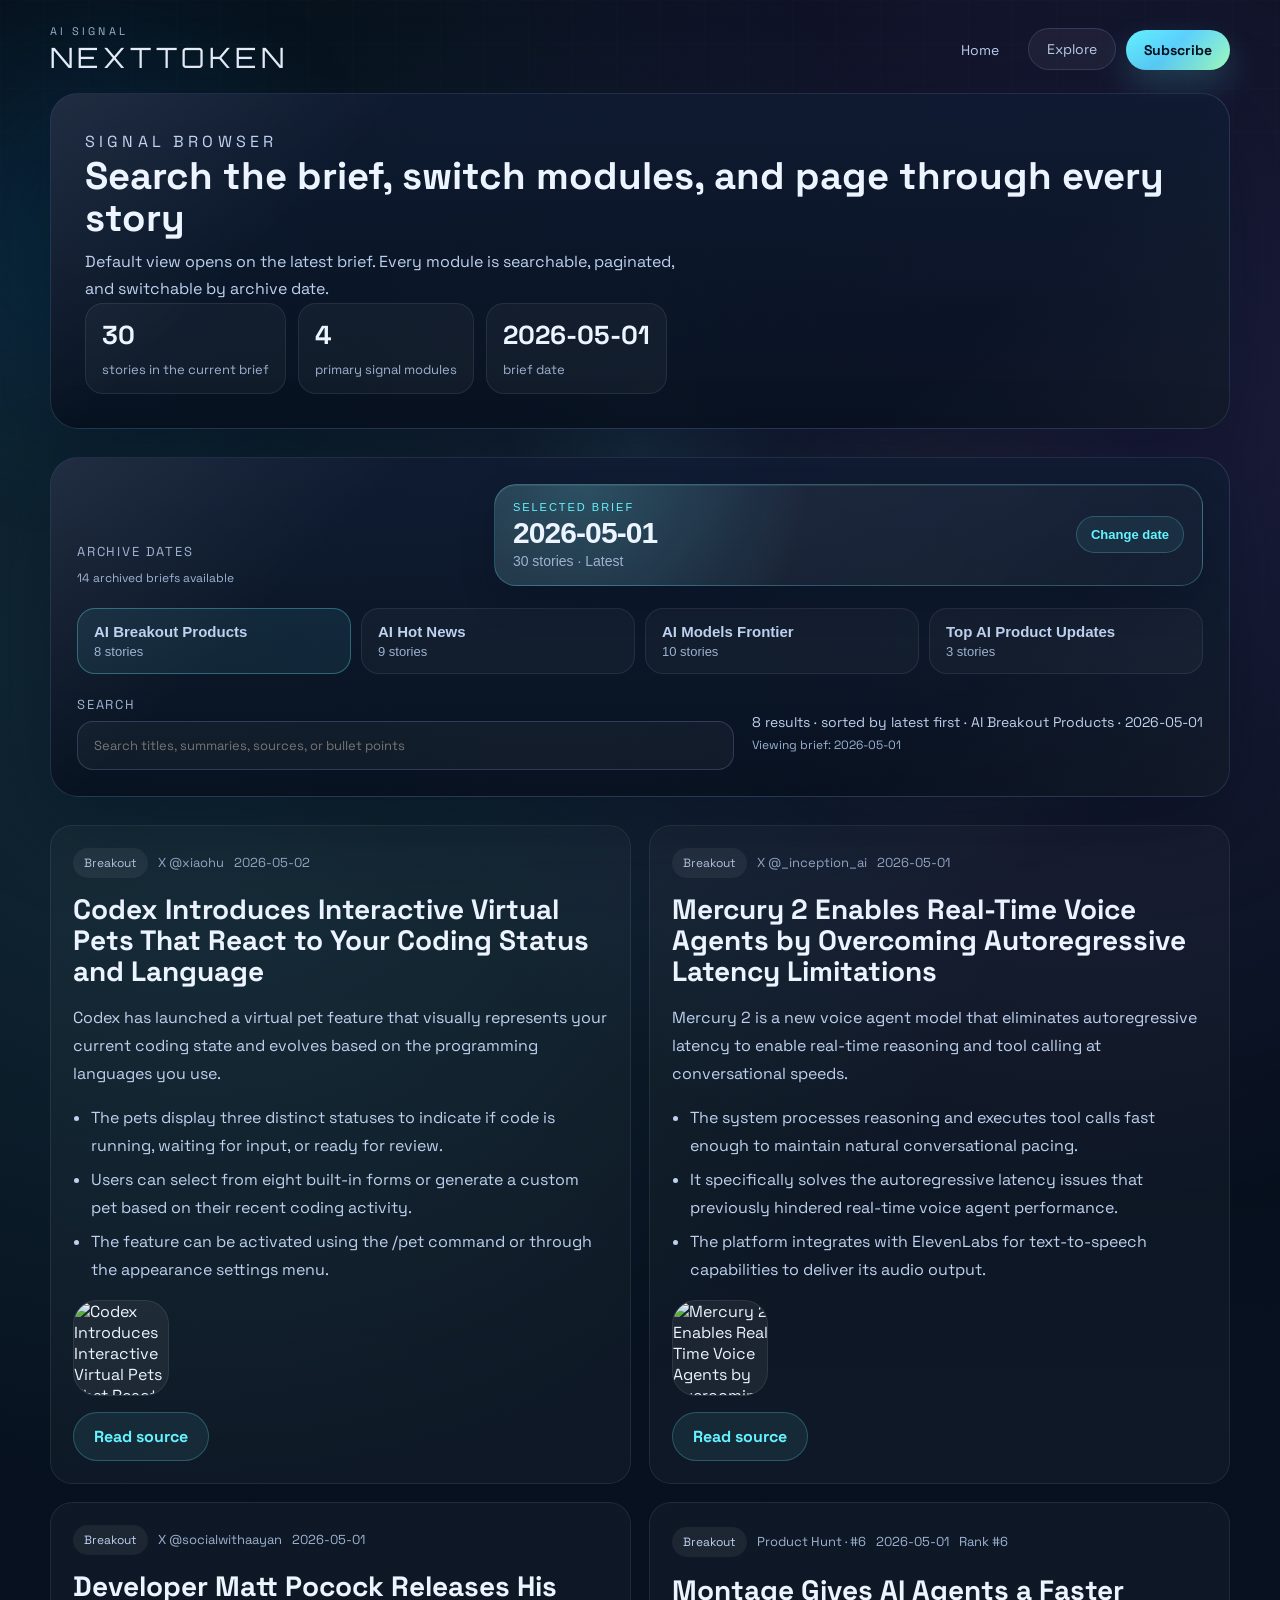
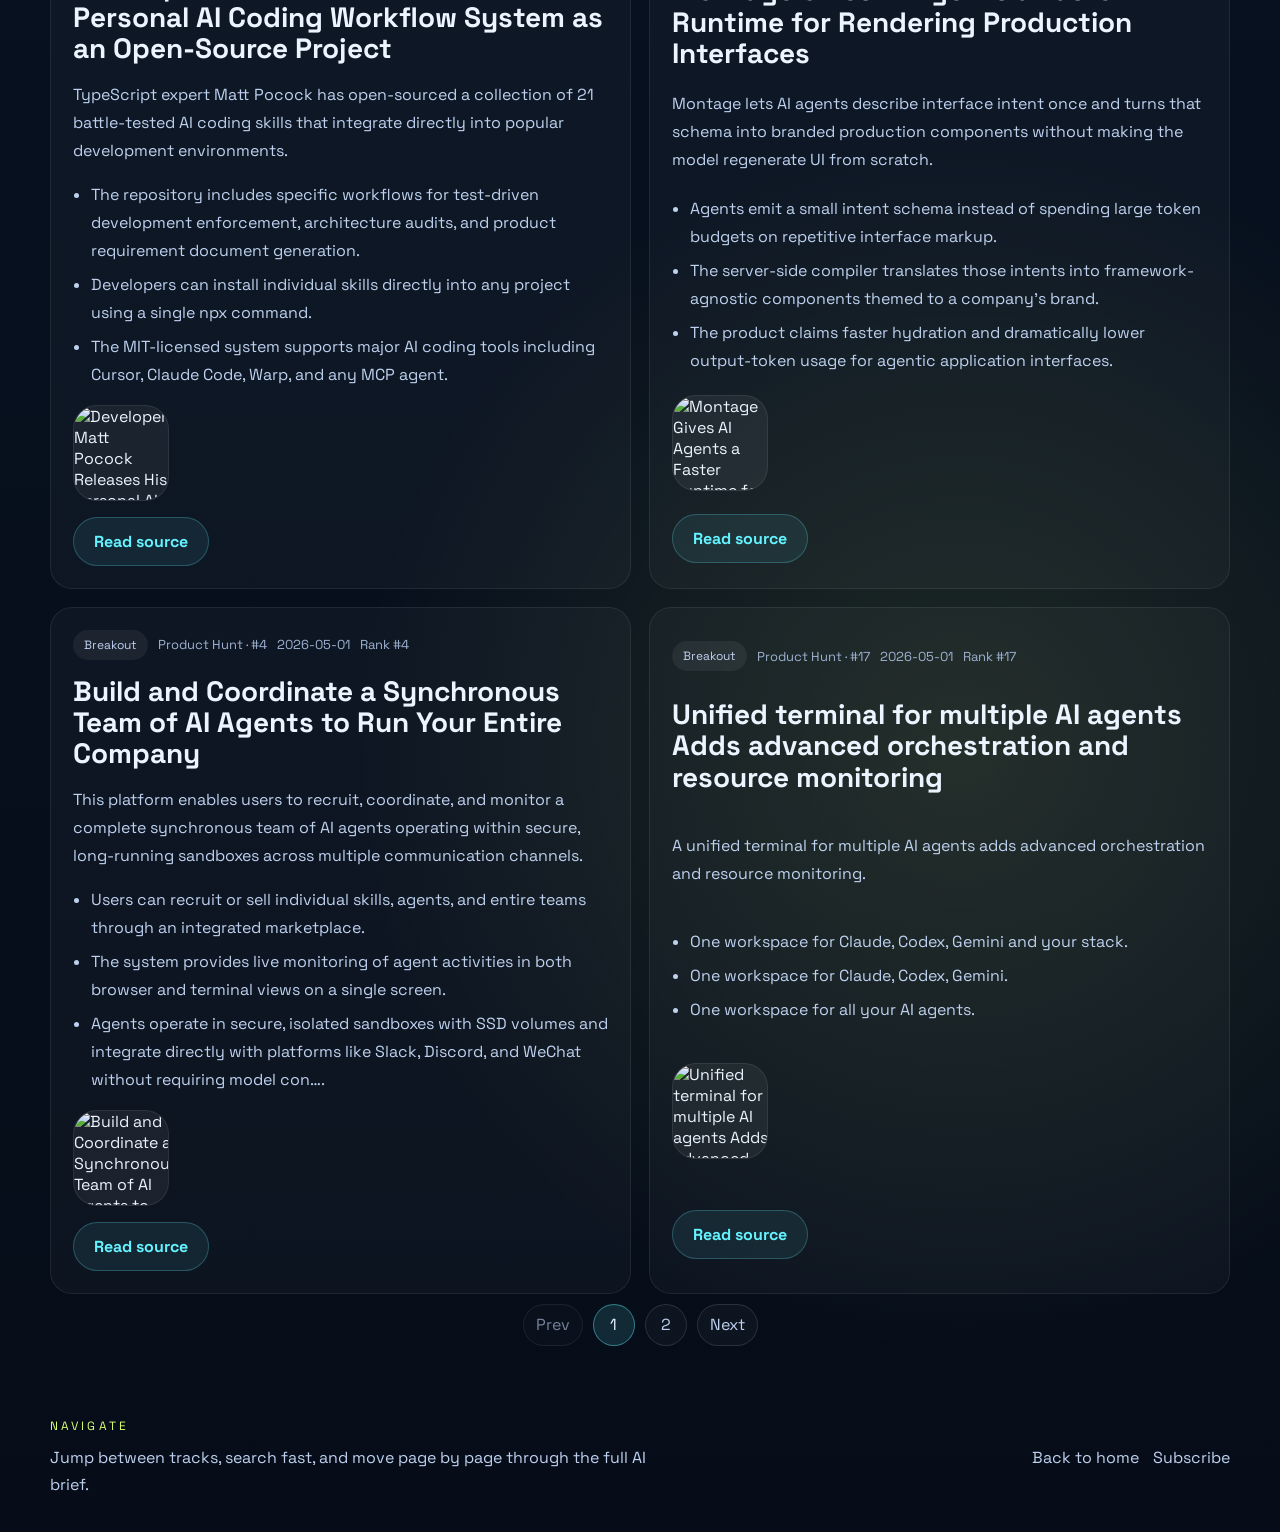
==== commit 2474056f: "Improve archive date picker" ====
--- a/website/explore.html
+++ b/website/explore.html
@@ -15,7 +15,7 @@
   <meta name="twitter:card" content="summary">
   <meta name="twitter:title" content="NextToken Archive | Explore Daily AI News">
   <meta name="twitter:description" content="Search the daily AI news archive by date, module, story, source, and summary.">
-  <link rel="stylesheet" href="./styles.css">
+  <link rel="stylesheet" href="./styles.css?v=20260503-archive-picker">
 </head>
 <body data-page="explore">
   <div class="ambient ambient-a"></div>
@@ -85,6 +85,6 @@
   </footer>
 
   <script src="./data/site-data.js"></script>
-  <script src="./app.js"></script>
+  <script src="./app.js?v=20260503-archive-picker"></script>
 </body>
 </html>
--- a/website/styles.css
+++ b/website/styles.css
@@ -858,42 +858,162 @@
 
 .archive-rail {
   display: grid;
+  grid-template-columns: minmax(180px, 0.36fr) minmax(280px, 0.64fr);
+  align-items: end;
+  gap: 18px;
+  margin-bottom: 22px;
+}
+
+.date-tabs {
+  position: relative;
+  min-width: 0;
+}
+
+.date-picker {
+  position: relative;
+}
+
+.date-picker__button {
+  width: 100%;
+  display: flex;
+  align-items: center;
+  justify-content: space-between;
+  gap: 18px;
+  border: 1px solid rgba(100, 243, 255, 0.26);
+  border-radius: 22px;
+  background:
+    radial-gradient(circle at 12% 0%, rgba(100, 243, 255, 0.18), transparent 36%),
+    linear-gradient(135deg, rgba(255, 255, 255, 0.08), rgba(255, 255, 255, 0.025));
+  color: var(--muted-strong);
+  padding: 16px 18px;
+  text-align: left;
+  cursor: pointer;
+  box-shadow: inset 0 1px 0 rgba(255, 255, 255, 0.08), 0 16px 34px rgba(2, 10, 24, 0.2);
+  transition: transform 180ms ease, border-color 180ms ease, background 180ms ease, box-shadow 180ms ease;
+}
+
+.date-picker__button:hover,
+.date-picker__button[aria-expanded="true"] {
+  transform: translateY(-1px);
+  border-color: rgba(100, 243, 255, 0.54);
+  box-shadow: inset 0 1px 0 rgba(255, 255, 255, 0.1), 0 20px 42px rgba(100, 243, 255, 0.12);
+}
+
+.date-picker__copy {
+  display: grid;
+  gap: 3px;
+  min-width: 0;
+}
+
+.date-picker__eyebrow {
+  color: var(--cyan);
+  font-size: 11px;
+  letter-spacing: 0.18em;
+  text-transform: uppercase;
+}
+
+.date-picker__copy strong {
+  display: block;
+  color: var(--text);
+  font-size: clamp(22px, 3vw, 30px);
+  letter-spacing: -0.03em;
+}
+
+.date-picker__copy span:last-child {
+  display: block;
+  color: var(--muted);
+  font-size: 14px;
+}
+
+.date-picker__action {
+  flex: 0 0 auto;
+  display: inline-flex;
+  align-items: center;
+  justify-content: center;
+  border: 1px solid rgba(100, 243, 255, 0.22);
+  border-radius: 999px;
+  padding: 10px 14px;
+  color: var(--cyan);
+  font-size: 13px;
+  font-weight: 700;
+  white-space: nowrap;
+  background: rgba(100, 243, 255, 0.07);
+}
+
+.date-picker__menu {
+  position: absolute;
+  top: calc(100% + 10px);
+  right: 0;
+  z-index: 20;
+  width: min(560px, calc(100vw - 40px));
+  max-height: 390px;
+  overflow: hidden;
+  border: 1px solid rgba(100, 243, 255, 0.26);
+  border-radius: 22px;
+  background: rgba(7, 14, 28, 0.98);
+  box-shadow: 0 28px 70px rgba(0, 0, 0, 0.45);
+  backdrop-filter: blur(18px);
+}
+
+.date-picker__menu[hidden] {
+  display: none;
+}
+
+.date-picker__menu-header {
+  display: flex;
+  align-items: center;
+  justify-content: space-between;
   gap: 12px;
-  margin-bottom: 22px;
-}
-
-.date-tabs {
-  display: flex;
-  flex-wrap: wrap;
-  gap: 10px;
-}
-
-.date-tab {
+  padding: 14px 16px;
+  color: var(--muted);
+  border-bottom: 1px solid rgba(255, 255, 255, 0.08);
+  font-size: 12px;
+  letter-spacing: 0.13em;
+  text-transform: uppercase;
+}
+
+.date-picker__options {
+  display: grid;
+  grid-template-columns: repeat(2, minmax(0, 1fr));
+  gap: 10px;
+  max-height: 318px;
+  overflow: auto;
+  padding: 12px;
+}
+
+.date-option {
   border: 1px solid rgba(255, 255, 255, 0.08);
   border-radius: 16px;
-  background: rgba(255, 255, 255, 0.03);
-  color: var(--muted-strong);
-  padding: 12px 14px;
+  background: rgba(255, 255, 255, 0.035);
+  color: var(--muted-strong);
+  padding: 12px 13px;
   text-align: left;
   cursor: pointer;
   transition: transform 180ms ease, border-color 180ms ease, background 180ms ease;
 }
 
-.date-tab strong {
+.date-option:hover {
+  transform: translateY(-1px);
+  border-color: rgba(100, 243, 255, 0.28);
+  background: rgba(100, 243, 255, 0.07);
+}
+
+.date-option strong {
   display: block;
   margin-bottom: 4px;
-  font-size: 14px;
-}
-
-.date-tab span {
+  color: var(--text);
+  font-size: 15px;
+}
+
+.date-option span {
   display: block;
   color: var(--muted);
   font-size: 12px;
 }
 
-.date-tab--active {
-  background: rgba(100, 243, 255, 0.08);
-  border-color: rgba(100, 243, 255, 0.32);
+.date-option--active {
+  background: rgba(100, 243, 255, 0.11);
+  border-color: rgba(100, 243, 255, 0.48);
 }
 
 .search-shell {
@@ -1028,6 +1148,10 @@
   .subscribe-band__submit {
     width: 100%;
     min-width: 0;
+  }
+
+  .archive-rail {
+    grid-template-columns: 1fr;
   }
 }
 
@@ -1112,9 +1236,30 @@
   }
 
   .module-tab,
-  .date-tab,
+  .date-picker__button,
   .chip {
     width: 100%;
+  }
+
+  .date-picker__button {
+    align-items: stretch;
+    flex-direction: column;
+  }
+
+  .date-picker__action {
+    width: 100%;
+  }
+
+  .date-picker__menu {
+    position: static;
+    left: 0;
+    right: auto;
+    width: 100%;
+    margin-top: 10px;
+  }
+
+  .date-picker__options {
+    grid-template-columns: 1fr;
   }
 
   .results-grid {
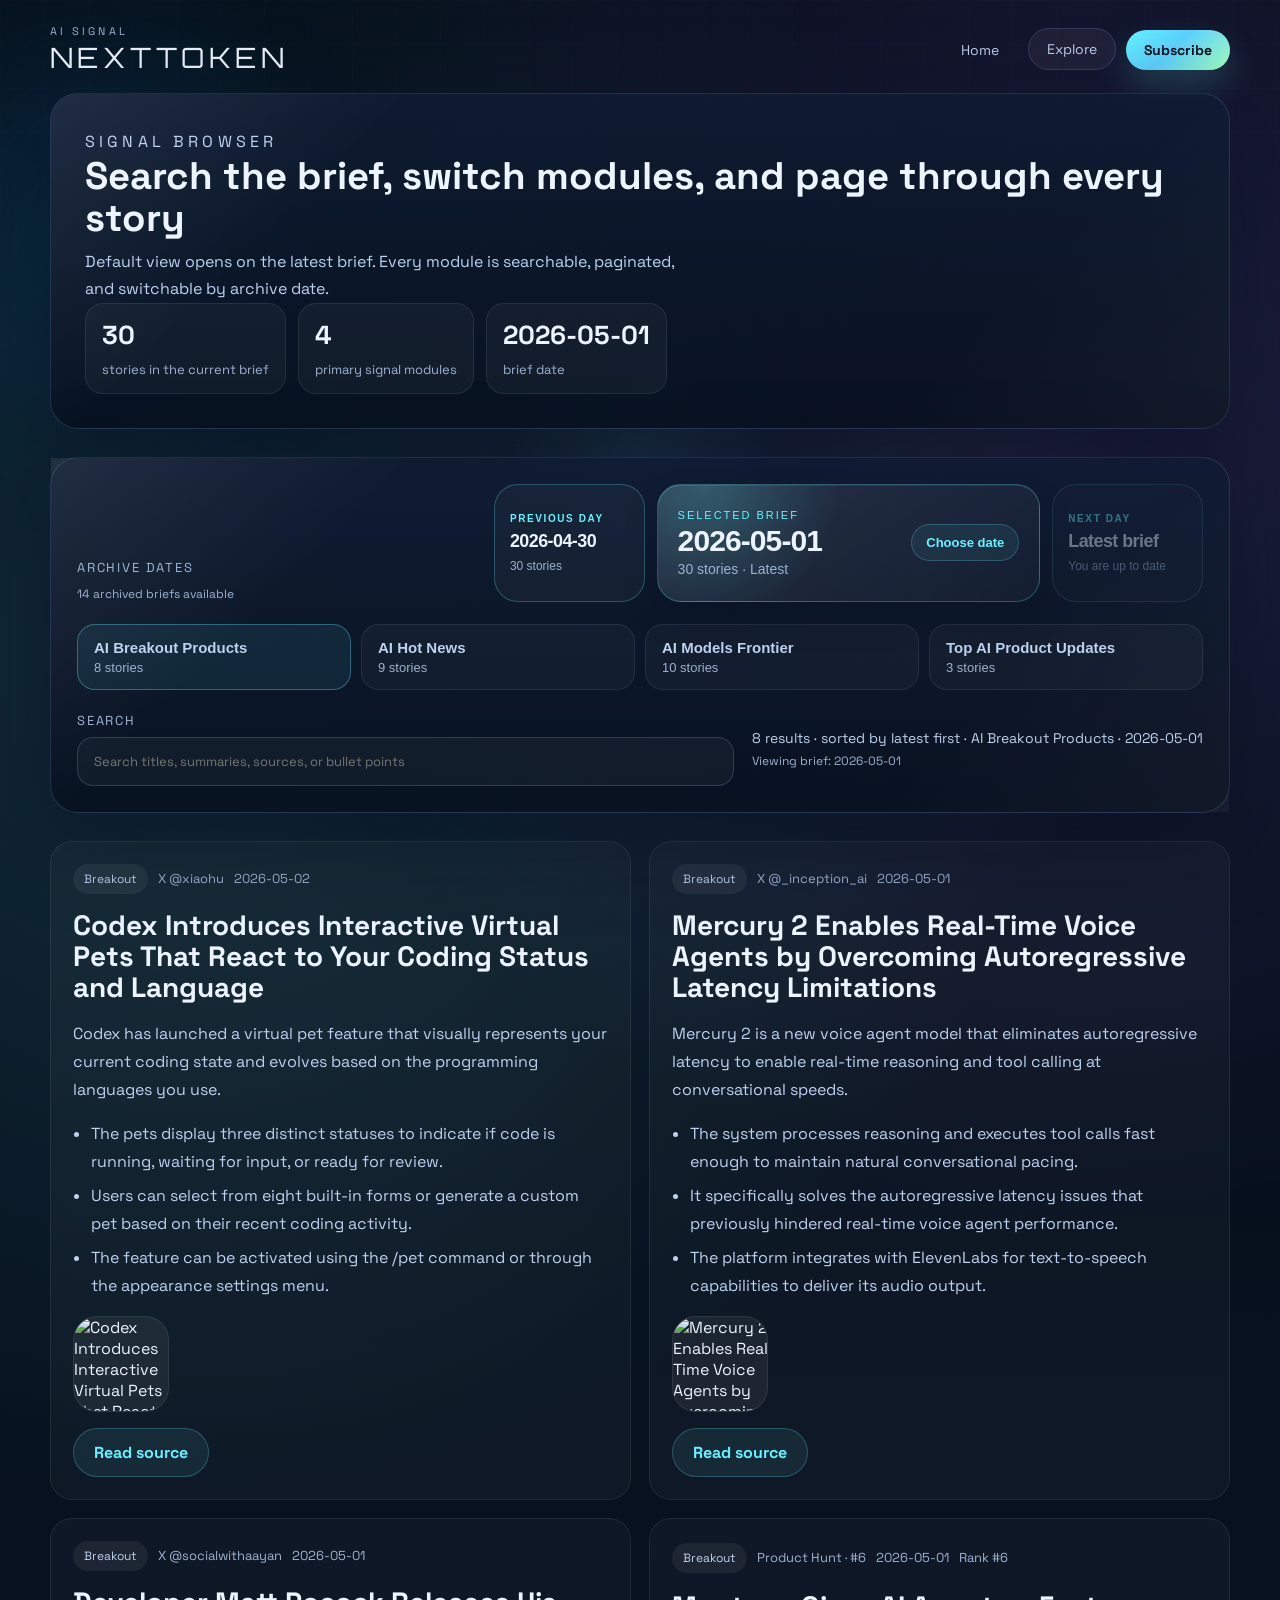
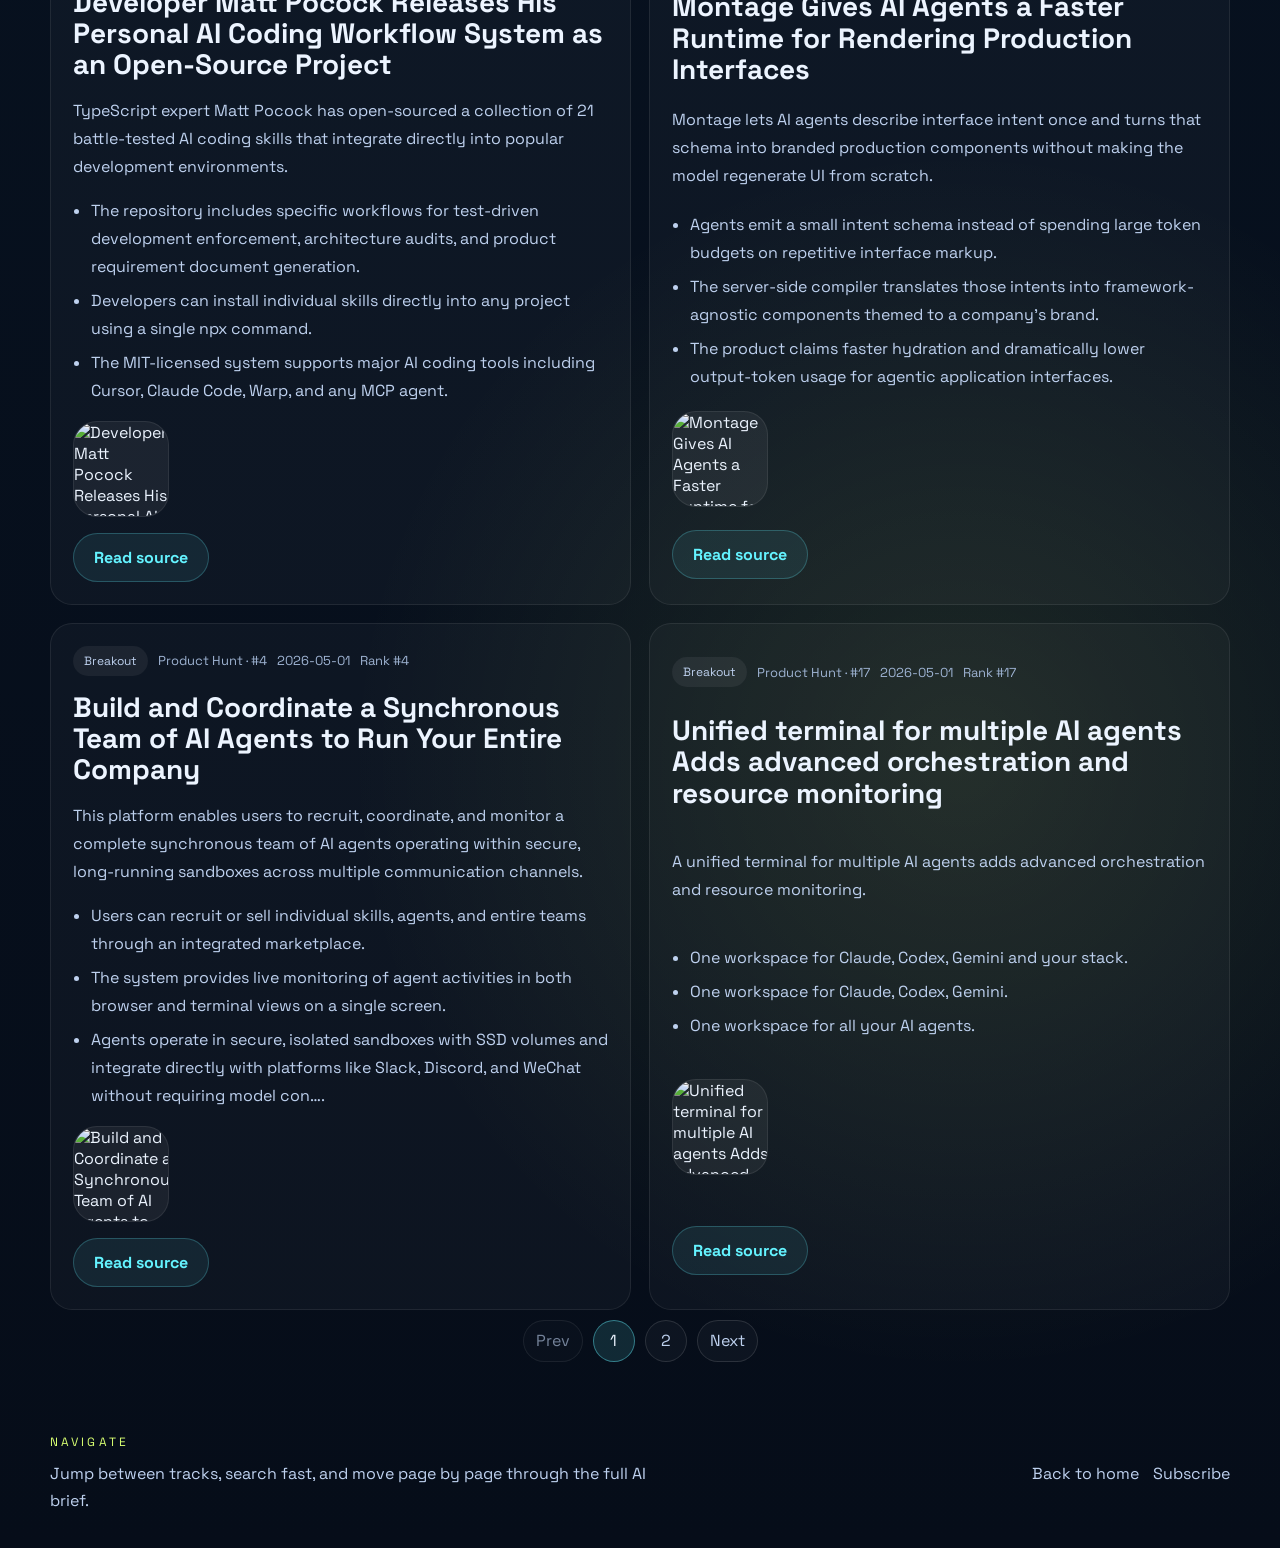
==== commit 17df0e72: "Improve archive date navigation" ====
--- a/website/explore.html
+++ b/website/explore.html
@@ -15,7 +15,7 @@
   <meta name="twitter:card" content="summary">
   <meta name="twitter:title" content="NextToken Archive | Explore Daily AI News">
   <meta name="twitter:description" content="Search the daily AI news archive by date, module, story, source, and summary.">
-  <link rel="stylesheet" href="./styles.css?v=20260503-archive-picker">
+  <link rel="stylesheet" href="./styles.css?v=20260503-date-navigator">
 </head>
 <body data-page="explore">
   <div class="ambient ambient-a"></div>
@@ -85,6 +85,6 @@
   </footer>
 
   <script src="./data/site-data.js"></script>
-  <script src="./app.js?v=20260503-archive-picker"></script>
+  <script src="./app.js?v=20260503-date-navigator"></script>
 </body>
 </html>
--- a/website/styles.css
+++ b/website/styles.css
@@ -232,6 +232,10 @@
   padding: 26px;
 }
 
+.panel--controls {
+  overflow: visible;
+}
+
 .eyebrow {
   margin: 0 0 10px;
   font-size: 12px;
@@ -869,27 +873,80 @@
   min-width: 0;
 }
 
+.date-navigator {
+  display: grid;
+  grid-template-columns: minmax(130px, 0.22fr) minmax(280px, 0.56fr) minmax(130px, 0.22fr);
+  gap: 12px;
+  align-items: stretch;
+}
+
 .date-picker {
   position: relative;
-}
-
+  min-width: 0;
+}
+
+.date-step,
 .date-picker__button {
   width: 100%;
+  min-height: 118px;
+  border: 1px solid rgba(100, 243, 255, 0.26);
+  border-radius: 24px;
+  color: var(--muted-strong);
+  cursor: pointer;
+  text-align: left;
+  transition: transform 180ms ease, border-color 180ms ease, background 180ms ease, box-shadow 180ms ease, opacity 180ms ease;
+}
+
+.date-step {
+  display: grid;
+  align-content: center;
+  gap: 7px;
+  padding: 15px;
+  background: rgba(255, 255, 255, 0.035);
+}
+
+.date-step:not(:disabled):hover {
+  transform: translateY(-1px);
+  border-color: rgba(100, 243, 255, 0.42);
+  background: rgba(100, 243, 255, 0.07);
+  box-shadow: 0 16px 32px rgba(100, 243, 255, 0.08);
+}
+
+.date-step:disabled {
+  opacity: 0.42;
+  cursor: not-allowed;
+}
+
+.date-step__label {
+  color: var(--cyan);
+  font-size: 10px;
+  font-weight: 800;
+  letter-spacing: 0.16em;
+  text-transform: uppercase;
+}
+
+.date-step strong {
+  color: var(--text);
+  font-size: clamp(14px, 1.4vw, 18px);
+  letter-spacing: -0.03em;
+}
+
+.date-step span:last-child {
+  color: var(--muted);
+  font-size: 12px;
+}
+
+.date-picker__button {
   display: flex;
   align-items: center;
   justify-content: space-between;
   gap: 18px;
-  border: 1px solid rgba(100, 243, 255, 0.26);
-  border-radius: 22px;
+  padding: 18px 20px;
   background:
-    radial-gradient(circle at 12% 0%, rgba(100, 243, 255, 0.18), transparent 36%),
-    linear-gradient(135deg, rgba(255, 255, 255, 0.08), rgba(255, 255, 255, 0.025));
-  color: var(--muted-strong);
-  padding: 16px 18px;
-  text-align: left;
+    radial-gradient(circle at 12% 0%, rgba(100, 243, 255, 0.22), transparent 38%),
+    linear-gradient(135deg, rgba(255, 255, 255, 0.1), rgba(255, 255, 255, 0.025));
   cursor: pointer;
   box-shadow: inset 0 1px 0 rgba(255, 255, 255, 0.08), 0 16px 34px rgba(2, 10, 24, 0.2);
-  transition: transform 180ms ease, border-color 180ms ease, background 180ms ease, box-shadow 180ms ease;
 }
 
 .date-picker__button:hover,
@@ -943,16 +1000,16 @@
 .date-picker__menu {
   position: absolute;
   top: calc(100% + 10px);
-  right: 0;
-  z-index: 20;
-  width: min(560px, calc(100vw - 40px));
-  max-height: 390px;
-  overflow: hidden;
+  left: 50%;
+  z-index: 30;
+  width: min(680px, calc(100vw - 52px));
+  overflow: visible;
   border: 1px solid rgba(100, 243, 255, 0.26);
   border-radius: 22px;
   background: rgba(7, 14, 28, 0.98);
   box-shadow: 0 28px 70px rgba(0, 0, 0, 0.45);
   backdrop-filter: blur(18px);
+  transform: translateX(-50%);
 }
 
 .date-picker__menu[hidden] {
@@ -972,48 +1029,93 @@
   text-transform: uppercase;
 }
 
-.date-picker__options {
+.date-picker__selectors {
   display: grid;
   grid-template-columns: repeat(2, minmax(0, 1fr));
-  gap: 10px;
-  max-height: 318px;
-  overflow: auto;
-  padding: 12px;
-}
-
-.date-option {
+  gap: 12px;
+  padding: 14px 16px 10px;
+}
+
+.date-select-field {
+  display: grid;
+  gap: 7px;
+  color: var(--muted);
+  font-size: 11px;
+  font-weight: 800;
+  letter-spacing: 0.14em;
+  text-transform: uppercase;
+}
+
+.date-select-field select {
+  width: 100%;
+  border: 1px solid rgba(100, 243, 255, 0.18);
+  border-radius: 14px;
+  background: rgba(255, 255, 255, 0.055);
+  color: var(--text);
+  padding: 12px 13px;
+  font: inherit;
+  font-size: 14px;
+  letter-spacing: 0;
+  text-transform: none;
+  outline: none;
+}
+
+.date-select-field select:focus {
+  border-color: rgba(100, 243, 255, 0.5);
+  box-shadow: 0 0 0 3px rgba(100, 243, 255, 0.1);
+}
+
+.date-picker__hint {
+  margin: 0;
+  padding: 0 16px 10px;
+  color: var(--muted);
+  font-size: 12px;
+}
+
+.date-calendar {
+  display: grid;
+  grid-template-columns: repeat(7, minmax(0, 1fr));
+  gap: 7px;
+  padding: 0 16px 16px;
+}
+
+.date-day {
   border: 1px solid rgba(255, 255, 255, 0.08);
   border-radius: 16px;
   background: rgba(255, 255, 255, 0.035);
   color: var(--muted-strong);
-  padding: 12px 13px;
-  text-align: left;
+  min-height: 58px;
+  padding: 8px 5px;
+  text-align: center;
   cursor: pointer;
   transition: transform 180ms ease, border-color 180ms ease, background 180ms ease;
 }
 
-.date-option:hover {
+.date-day:hover {
   transform: translateY(-1px);
   border-color: rgba(100, 243, 255, 0.28);
   background: rgba(100, 243, 255, 0.07);
 }
 
-.date-option strong {
+.date-day strong {
   display: block;
-  margin-bottom: 4px;
+  margin-bottom: 3px;
   color: var(--text);
-  font-size: 15px;
-}
-
-.date-option span {
+  font-size: 19px;
+  letter-spacing: -0.04em;
+}
+
+.date-day span {
   display: block;
   color: var(--muted);
-  font-size: 12px;
-}
-
-.date-option--active {
+  font-size: 10px;
+  line-height: 1.1;
+}
+
+.date-day--active {
   background: rgba(100, 243, 255, 0.11);
   border-color: rgba(100, 243, 255, 0.48);
+  box-shadow: inset 0 0 0 1px rgba(100, 243, 255, 0.16);
 }
 
 .search-shell {
@@ -1236,14 +1338,26 @@
   }
 
   .module-tab,
+  .date-step,
   .date-picker__button,
   .chip {
     width: 100%;
   }
 
+  .date-navigator {
+    grid-template-columns: repeat(2, minmax(0, 1fr));
+  }
+
+  .date-picker {
+    grid-column: 1 / -1;
+    order: -1;
+  }
+
+  .date-step,
   .date-picker__button {
     align-items: stretch;
     flex-direction: column;
+    min-height: 0;
   }
 
   .date-picker__action {
@@ -1256,10 +1370,27 @@
     right: auto;
     width: 100%;
     margin-top: 10px;
-  }
-
-  .date-picker__options {
-    grid-template-columns: 1fr;
+    transform: none;
+  }
+
+  .date-calendar {
+    grid-template-columns: repeat(7, minmax(0, 1fr));
+    gap: 5px;
+  }
+
+  .date-day {
+    min-height: 46px;
+    border-radius: 12px;
+    padding: 7px 2px;
+  }
+
+  .date-day strong {
+    margin-bottom: 0;
+    font-size: 15px;
+  }
+
+  .date-day span {
+    display: none;
   }
 
   .results-grid {
